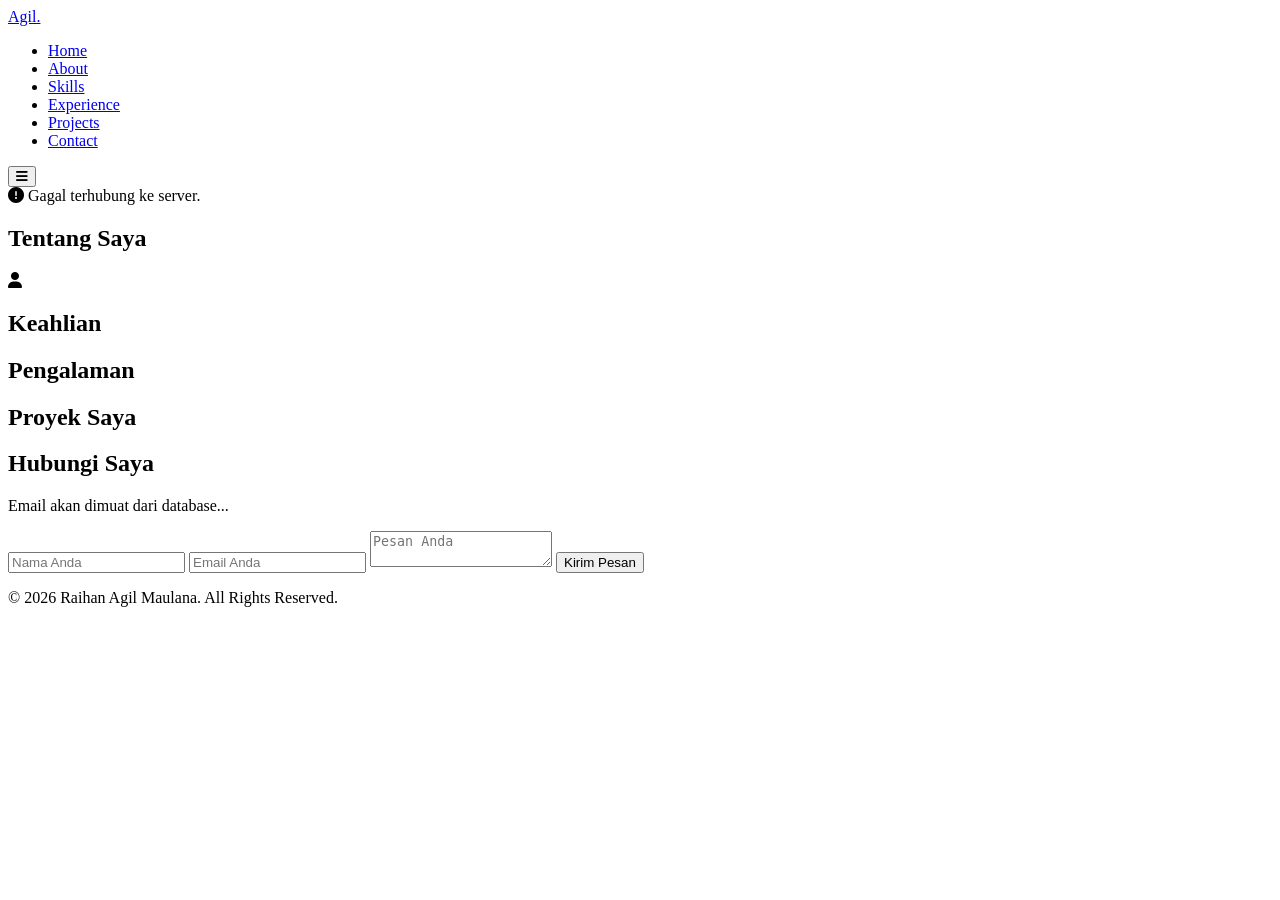
==== porto/index.html @ 223cba6f "Initial commit" ====
<!doctype html>
<html lang="id">

<head>
  <meta charset="UTF-8" />
  <meta name="viewport" content="width=device-width, initial-scale=1.0" />
  <title>Portofolio - Raihan Agil Maulana</title>
  <link rel="stylesheet" href="https://cdnjs.cloudflare.com/ajax/libs/font-awesome/6.4.0/css/all.min.css" />
  <link rel="icon" href="Frontend/utama/assets/img/ logo.png" type="image/x-icon">
  <link rel="stylesheet" href="Frontend/utama/css/style.css" />
</head>

<body>
  <!-- Navbar -->
  <nav id="navbar">
    <a href="Frontend/admin/login.html" class="logo">Agil.</a>
    <ul id="navMenu">
      <li><a href="#home" class="nav-link active">Home</a></li>
      <li><a href="#about" class="nav-link">About</a></li>
      <li><a href="#skills" class="nav-link">Skills</a></li>
      <li><a href="#experience" class="nav-link">Experience</a></li>
      <li><a href="#projects" class="nav-link">Projects</a></li>
      <li><a href="#contact" class="nav-link">Contact</a></li>
    </ul>
    <button class="hamburger" id="hamburger"><i class="fas fa-bars"></i></button>
  </nav>

  <!-- Hero Section -->
  <section class="hero" id="home">
    <div class="hero-content" id="hero-content">
      <div class="loading-skeleton">Memuat profil...</div>
    </div>
  </section>

  <!-- About Section -->
  <section id="about">
    <h2 class="section-title">Tentang Saya</h2>
    <div class="about-content">
      <div class="about-img">
        <img id="profile-photo" src="" alt="Foto Profil" style="display:none; width:100%; border-radius:50%;" />
        <div class="placeholder-img" id="photo-placeholder"><i class="fas fa-user"></i></div>
      </div>
      <div class="about-text" id="about-text">
        <!-- Diisi oleh JS -->
      </div>
    </div>
  </section>

  <!-- Skills Section -->
  <section id="skills" class="bg-white">
    <h2 class="section-title">Keahlian</h2>
    <div class="skills-grid" id="skills-container">
      <!-- Diisi oleh JS -->
    </div>
  </section>

  <!-- Experience Section -->
  <section id="experience">
    <h2 class="section-title">Pengalaman</h2>
    <div class="timeline" id="experience-container">
      <!-- Diisi oleh JS -->
    </div>
  </section>

  <!-- Projects Section (STRUKTUR BARU UNTUK OVERLAY) -->
  <section id="projects" class="bg-white">
    <h2 class="section-title">Proyek Saya</h2>
    <div class="projects-grid" id="projects-container">
      <!-- Template Project Card akan di-render di sini oleh JS -->
    </div>
  </section>

  <!-- Contact Section -->
  <section id="contact">
    <h2 class="section-title">Hubungi Saya</h2>
    <div class="contact-container">
      <p id="contact-email-display">Email akan dimuat dari database...</p>
      <form class="contact-form" id="contactForm">
        <input type="text" id="contactName" placeholder="Nama Anda" required />
        <input type="email" id="contactEmail" placeholder="Email Anda" required />
        <textarea id="contactMessage" placeholder="Pesan Anda" required></textarea>
        <button type="submit" class="btn" id="sendBtn">Kirim Pesan</button>
      </form>
    </div>
  </section>

  <footer>
    <p>&copy; <span id="current-year"></span> Raihan Agil Maulana. All Rights Reserved.</p>
  </footer>

  <!-- Load API Config & Main Script -->
  <script src="Frontend/admin/js/api.js"></script>
  <script src="Frontend/utama/js/script.js"></script>
</body>

</html>
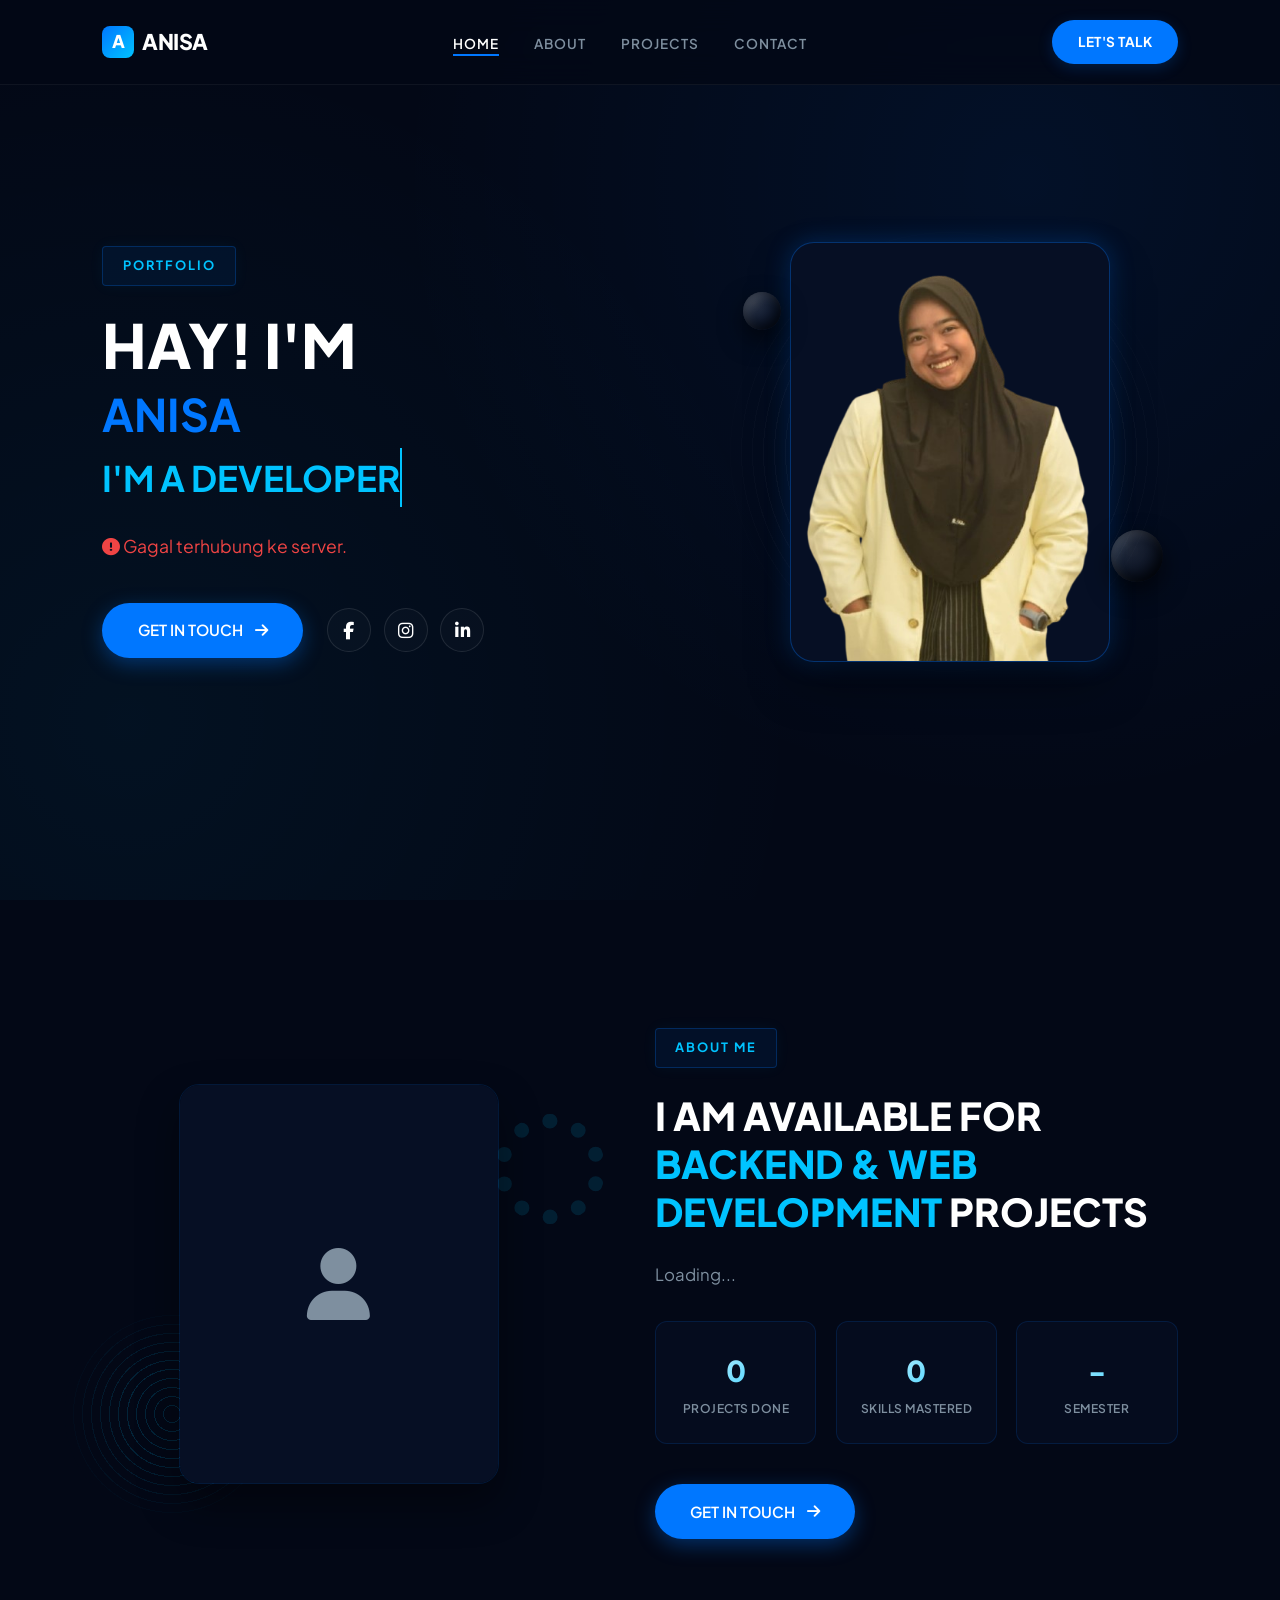
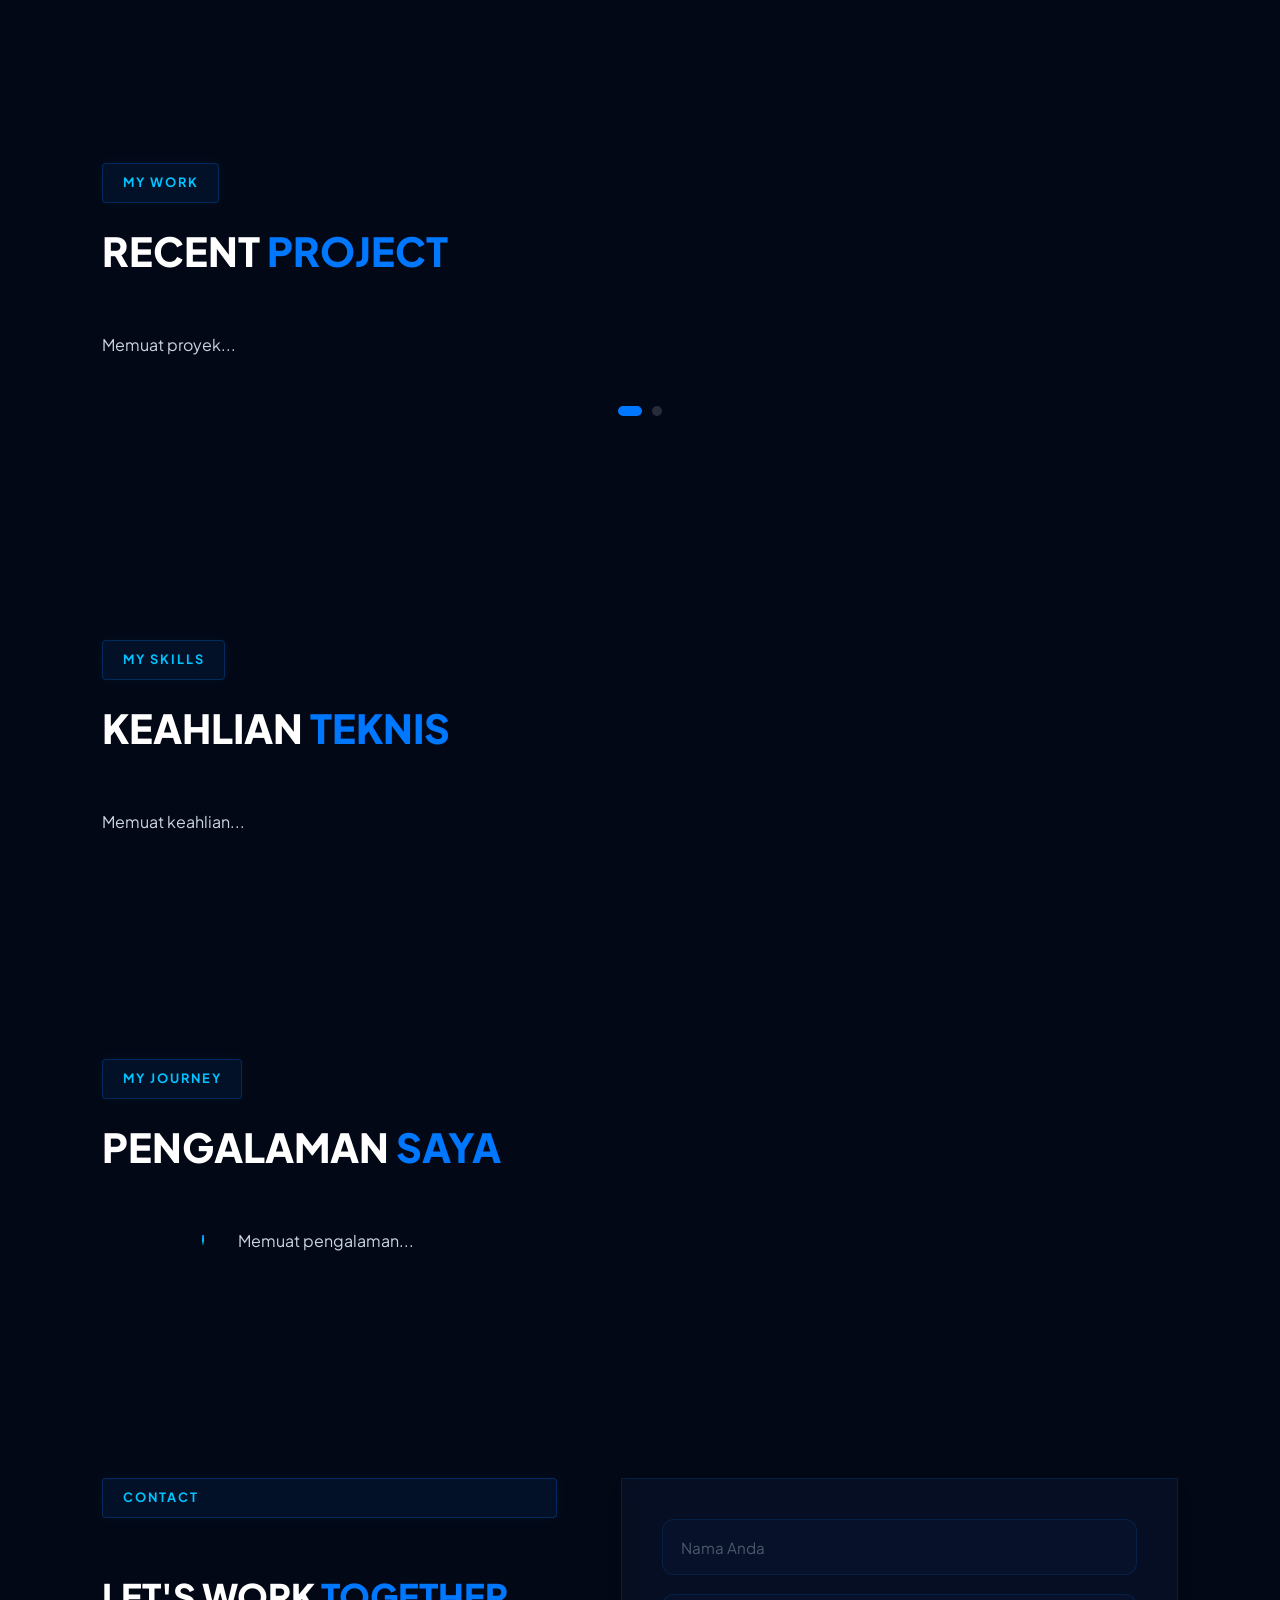
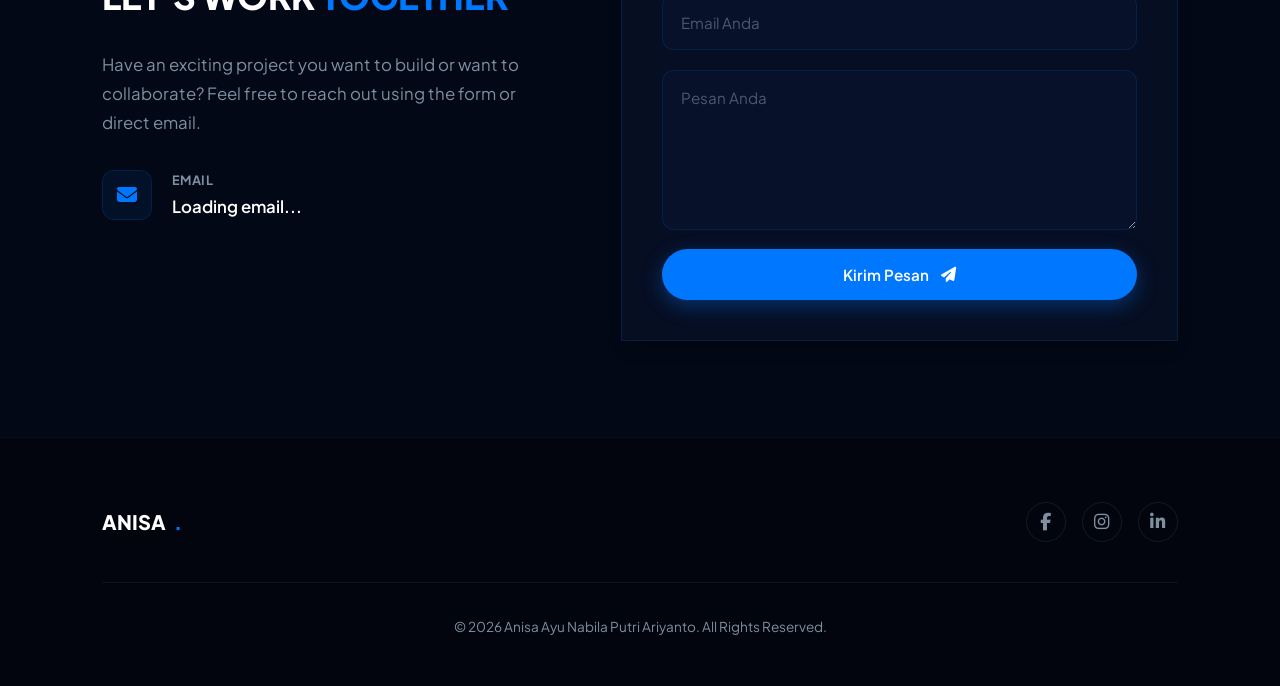
==== commit d6e1b3b9: "restyling" ====
--- a/porto/index.html
+++ b/porto/index.html
@@ -4,88 +4,200 @@
 <head>
   <meta charset="UTF-8" />
   <meta name="viewport" content="width=device-width, initial-scale=1.0" />
-  <title>Portofolio - Raihan Agil Maulana</title>
+  <title>Portofolio - Anisa Ayu Nabila Putri Ariyanto</title>
   <link rel="stylesheet" href="https://cdnjs.cloudflare.com/ajax/libs/font-awesome/6.4.0/css/all.min.css" />
-  <link rel="icon" href="Frontend/utama/assets/img/ logo.png" type="image/x-icon">
+  <link rel="icon" href="Frontend/utama/img/gambar-title.jpeg" type="image/x-icon">
   <link rel="stylesheet" href="Frontend/utama/css/style.css" />
 </head>
 
 <body>
   <!-- Navbar -->
   <nav id="navbar">
-    <a href="Frontend/admin/login.html" class="logo">Agil.</a>
+    <a href="Frontend/admin/login.html" class="logo-container">
+      <div class="logo-icon">A</div>
+      <span class="logo-text">ANISA</span>
+    </a>
     <ul id="navMenu">
       <li><a href="#home" class="nav-link active">Home</a></li>
       <li><a href="#about" class="nav-link">About</a></li>
-      <li><a href="#skills" class="nav-link">Skills</a></li>
-      <li><a href="#experience" class="nav-link">Experience</a></li>
       <li><a href="#projects" class="nav-link">Projects</a></li>
+      <!-- <li><a href="#services" class="nav-link">Services</a></li> -->
       <li><a href="#contact" class="nav-link">Contact</a></li>
     </ul>
+    <a href="#contact" class="btn-talk">Let's Talk</a>
     <button class="hamburger" id="hamburger"><i class="fas fa-bars"></i></button>
   </nav>
 
   <!-- Hero Section -->
   <section class="hero" id="home">
-    <div class="hero-content" id="hero-content">
-      <div class="loading-skeleton">Memuat profil...</div>
+    <div class="container hero-grid">
+      <div class="hero-content">
+        <div class="badge" id="hero-badge">PORTFOLIO</div>
+        <h1 id="hero-title">HAY! I'M <span id="hero-name">ANISA</span></h1>
+        <div class="typing-text" id="hero-typing">I'M A DEVELOPER</div>
+        <p id="hero-desc">Loading profile information...</p>
+        <div class="hero-buttons">
+          <a href="#contact" class="btn-primary">GET IN TOUCH <i class="fas fa-arrow-right"></i></a>
+          <div class="social-links">
+            <a href="#" class="social-icon facebook"><i class="fab fa-facebook-f"></i></a>
+            <a href="#" class="social-icon instagram"><i class="fab fa-instagram"></i></a>
+            <a href="#" class="social-icon linkedin"><i class="fab fa-linkedin-in"></i></a>
+          </div>
+        </div>
+      </div>
+      <div class="hero-image-area">
+        <div class="circle-lines-bg"></div>
+        <div class="hero-image-frame">
+          <img src="Frontend/utama/img/gambar-hero.png" alt="Anisa Ayu" id="hero-avatar" />
+        </div>
+        <div class="sphere sphere-1"></div>
+        <div class="sphere sphere-2"></div>
+      </div>
     </div>
   </section>
 
   <!-- About Section -->
   <section id="about">
-    <h2 class="section-title">Tentang Saya</h2>
-    <div class="about-content">
-      <div class="about-img">
-        <img id="profile-photo" src="" alt="Foto Profil" style="display:none; width:100%; border-radius:50%;" />
-        <div class="placeholder-img" id="photo-placeholder"><i class="fas fa-user"></i></div>
-      </div>
-      <div class="about-text" id="about-text">
-        <!-- Diisi oleh JS -->
-      </div>
-    </div>
-  </section>
+    <div class="container about-grid">
+      <div class="about-img-area">
+        <div class="about-deco-spiral"></div>
+        <div class="about-deco-ring"></div>
+        <div class="about-img-frame">
+          <img id="profile-photo" src="" alt="Foto Profil" style="display:none;" />
+          <div class="placeholder-img" id="photo-placeholder"><i class="fas fa-user"></i></div>
+        </div>
+      </div>
+      <div class="about-text-content">
+        <span class="badge">ABOUT ME</span>
+        <h2 id="about-title">I AM AVAILABLE FOR <br><span>BACKEND & WEB DEVELOPMENT</span> PROJECTS</h2>
+        <div id="about-text">
+          <p>Loading...</p>
+        </div>
+        <div class="about-stats">
+          <div class="stat-card">
+            <div class="stat-num" id="stat-projects">0</div>
+            <div class="stat-label">Projects Done</div>
+          </div>
+          <div class="stat-card">
+            <div class="stat-num" id="stat-skills">0</div>
+            <div class="stat-label">Skills Mastered</div>
+          </div>
+          <div class="stat-card">
+            <div class="stat-num" id="stat-semester">-</div>
+            <div class="stat-label">Semester</div>
+          </div>
+        </div>
+        <a href="#contact" class="btn-primary">GET IN TOUCH <i class="fas fa-arrow-right"></i></a>
+      </div>
+    </div>
+  </section>
+
+  <!-- Projects Section -->
+  <section id="projects">
+    <div class="container">
+      <div class="projects-header-flex">
+        <div>
+          <span class="badge">MY WORK</span>
+          <h2 class="section-title">RECENT <span>PROJECT</span></h2>
+        </div>
+      </div>
+      <div class="projects-grid" id="projects-container">
+        <div class="loading-skeleton">Memuat proyek...</div>
+      </div>
+      <div class="pagination-dots" id="project-dots">
+        <div class="dot active"></div>
+        <div class="dot"></div>
+      </div>
+    </div>
+  </section>
+
+  <!-- Services Section
+  <section id="services">
+    <div class="container">
+      <span class="badge">SERVICES</span>
+      <h2 class="section-title">SERVICES I AM <span>PROVIDING</span></h2>
+      <div class="services-grid" id="services-container">
+        <div class="glass-panel service-card">
+          <div class="service-icon-box"><i class="fas fa-laptop-code"></i></div>
+          <h3>Frontend Development</h3>
+          <p>Creating responsive, modern, and high-performance user interfaces using HTML, CSS, JavaScript, and standard libraries.</p>
+        </div>
+        <div class="glass-panel service-card">
+          <div class="service-icon-box"><i class="fas fa-server"></i></div>
+          <h3>Backend Development</h3>
+          <p>Building secure and scalable APIs, managing databases, and implementing business logic using Python and Flask.</p>
+        </div>
+        <div class="glass-panel service-card">
+          <div class="service-icon-box"><i class="fas fa-database"></i></div>
+          <h3>Database Management</h3>
+          <p>Structuring solid relational databases, optimizing queries, and ensuring data integrity with MySQL.</p>
+        </div>
+      </div>
+    </div>
+  </section> -->
 
   <!-- Skills Section -->
-  <section id="skills" class="bg-white">
-    <h2 class="section-title">Keahlian</h2>
-    <div class="skills-grid" id="skills-container">
-      <!-- Diisi oleh JS -->
+  <section id="skills">
+    <div class="container">
+      <span class="badge">MY SKILLS</span>
+      <h2 class="section-title">KEAHLIAN <span>TEKNIS</span></h2>
+      <div class="skills-grid" id="skills-container">
+        <div class="loading-skeleton">Memuat keahlian...</div>
+      </div>
     </div>
   </section>
 
   <!-- Experience Section -->
   <section id="experience">
-    <h2 class="section-title">Pengalaman</h2>
-    <div class="timeline" id="experience-container">
-      <!-- Diisi oleh JS -->
-    </div>
-  </section>
-
-  <!-- Projects Section (STRUKTUR BARU UNTUK OVERLAY) -->
-  <section id="projects" class="bg-white">
-    <h2 class="section-title">Proyek Saya</h2>
-    <div class="projects-grid" id="projects-container">
-      <!-- Template Project Card akan di-render di sini oleh JS -->
+    <div class="container">
+      <span class="badge">MY JOURNEY</span>
+      <h2 class="section-title">PENGALAMAN <span>SAYA</span></h2>
+      <div class="timeline" id="experience-container">
+        <div class="loading-skeleton">Memuat pengalaman...</div>
+      </div>
     </div>
   </section>
 
   <!-- Contact Section -->
   <section id="contact">
-    <h2 class="section-title">Hubungi Saya</h2>
-    <div class="contact-container">
-      <p id="contact-email-display">Email akan dimuat dari database...</p>
-      <form class="contact-form" id="contactForm">
-        <input type="text" id="contactName" placeholder="Nama Anda" required />
-        <input type="email" id="contactEmail" placeholder="Email Anda" required />
-        <textarea id="contactMessage" placeholder="Pesan Anda" required></textarea>
-        <button type="submit" class="btn" id="sendBtn">Kirim Pesan</button>
-      </form>
+    <div class="container contact-container">
+      <div class="contact-info-panel">
+        <span class="badge">CONTACT</span>
+        <h2>LET'S WORK <span>TOGETHER</span></h2>
+        <p>Have an exciting project you want to build or want to collaborate? Feel free to reach out using the form or direct email.</p>
+        <div class="contact-details">
+          <div class="contact-detail-card">
+            <div class="contact-detail-icon"><i class="fas fa-envelope"></i></div>
+            <div class="contact-detail-text">
+              <h4>Email</h4>
+              <p id="contact-email-display">Loading email...</p>
+            </div>
+          </div>
+        </div>
+      </div>
+      <div class="glass-panel" style="width: 100%;">
+        <form class="contact-form" id="contactForm">
+          <input type="text" id="contactName" placeholder="Nama Anda" required />
+          <input type="email" id="contactEmail" placeholder="Email Anda" required />
+          <textarea id="contactMessage" placeholder="Pesan Anda" required></textarea>
+          <button type="submit" class="btn-primary" id="sendBtn">Kirim Pesan <i class="fas fa-paper-plane"></i></button>
+        </form>
+      </div>
     </div>
   </section>
 
   <footer>
-    <p>&copy; <span id="current-year"></span> Raihan Agil Maulana. All Rights Reserved.</p>
+    <div class="footer-content">
+      <a href="#" class="footer-logo">ANISA<span>.</span></a>
+      <div class="footer-socials">
+        <a href="#"><i class="fab fa-facebook-f"></i></a>
+        <a href="#"><i class="fab fa-instagram"></i></a>
+        <a href="#"><i class="fab fa-linkedin-in"></i></a>
+      </div>
+    </div>
+    <div class="footer-bottom">
+      <p>&copy; <span id="current-year"></span> Anisa Ayu Nabila Putri Ariyanto. All Rights Reserved.</p>
+    </div>
   </footer>
 
   <!-- Load API Config & Main Script -->
--- a/porto/Frontend/utama/css/style.css
+++ b/porto/Frontend/utama/css/style.css
@@ -0,0 +1,1457 @@
+/* ==========================================================================
+   PORTFOLIO DESIGN SYSTEM & CSS
+   Mockup-Match Premium Dark Theme with Neon Blue Accents
+   ========================================================================== */
+
+@import url('https://fonts.googleapis.com/css2?family=Plus+Jakarta+Sans:wght@300;400;500;600;700;800&display=swap');
+
+:root {
+  /* Color Palette */
+  --bg-dark: #030816;
+  --bg-dark-accent: #060f24;
+  --primary: #0077ff;
+  --primary-glow: rgba(0, 119, 255, 0.4);
+  --accent: #00c3ff;
+  --accent-glow: rgba(0, 195, 255, 0.3);
+  --card-bg: rgba(13, 27, 56, 0.4);
+  --card-border: rgba(0, 119, 255, 0.15);
+  
+  /* Text Colors */
+  --text-white: #ffffff;
+  --text-light: #cbd5e1;
+  --text-muted: #7e8f9f;
+  
+  /* Borders & Shadows */
+  --border-color: rgba(255, 255, 255, 0.08);
+  --shadow-sm: 0 4px 6px -1px rgba(0, 0, 0, 0.1), 0 2px 4px -1px rgba(0, 0, 0, 0.06);
+  --shadow-md: 0 10px 15px -3px rgba(0, 0, 0, 0.2), 0 4px 6px -2px rgba(0, 0, 0, 0.05);
+  --shadow-glow: 0 0 25px rgba(0, 119, 255, 0.25);
+  
+  /* Transitions */
+  --transition: all 0.3s cubic-bezier(0.4, 0, 0.2, 1);
+}
+
+/* ==========================================================================
+   RESET & BASE STYLES
+   ========================================================================== */
+* {
+  margin: 0;
+  padding: 0;
+  box-sizing: border-box;
+  font-family: 'Plus Jakarta Sans', -apple-system, BlinkMacSystemFont, "Segoe UI", Roboto, sans-serif;
+}
+
+html {
+  scroll-behavior: smooth;
+  scroll-padding-top: 90px;
+}
+
+body {
+  background-color: var(--bg-dark);
+  color: var(--text-light);
+  line-height: 1.7;
+  font-size: 16px;
+  overflow-x: hidden;
+}
+
+/* Scrollbar Customization */
+::-webkit-scrollbar {
+  width: 8px;
+}
+::-webkit-scrollbar-track {
+  background: var(--bg-dark);
+}
+::-webkit-scrollbar-thumb {
+  background: rgba(0, 119, 255, 0.3);
+  border-radius: 4px;
+}
+::-webkit-scrollbar-thumb:hover {
+  background: var(--primary);
+}
+
+/* ==========================================================================
+   REUSABLE UTILITIES & TYPOGRAPHY
+   ========================================================================== */
+section {
+  padding: 8rem 8% 6rem;
+  position: relative;
+}
+
+.container {
+  max-width: 1200px;
+  margin: 0 auto;
+  width: 100%;
+}
+
+.badge {
+  display: inline-block;
+  padding: 0.5rem 1.2rem;
+  background: rgba(0, 119, 255, 0.08);
+  border: 1px solid rgba(0, 119, 255, 0.25);
+  color: var(--accent);
+  font-size: 0.8rem;
+  font-weight: 700;
+  text-transform: uppercase;
+  letter-spacing: 2px;
+  border-radius: 4px;
+  margin-bottom: 1.5rem;
+  box-shadow: 0 0 15px rgba(0, 195, 255, 0.05);
+}
+
+.section-title {
+  font-size: 2.5rem;
+  font-weight: 800;
+  color: var(--text-white);
+  margin-bottom: 3.5rem;
+  line-height: 1.2;
+}
+
+.section-title span {
+  color: var(--primary);
+}
+
+/* Buttons */
+.btn-primary {
+  display: inline-flex;
+  align-items: center;
+  gap: 0.75rem;
+  padding: 0.9rem 2.2rem;
+  background: var(--primary);
+  color: var(--text-white);
+  text-decoration: none;
+  font-weight: 600;
+  border-radius: 50px;
+  font-size: 0.95rem;
+  border: none;
+  cursor: pointer;
+  box-shadow: 0 6px 20px rgba(0, 119, 255, 0.35);
+  transition: var(--transition);
+}
+
+.btn-primary:hover {
+  background: #0066dd;
+  transform: translateY(-3px);
+  box-shadow: 0 10px 25px rgba(0, 119, 255, 0.5);
+}
+
+.btn-primary i {
+  transition: transform 0.2s ease;
+}
+
+.btn-primary:hover i {
+  transform: translateX(4px);
+}
+
+.btn-outline {
+  display: inline-flex;
+  align-items: center;
+  gap: 0.75rem;
+  padding: 0.9rem 2.2rem;
+  background: transparent;
+  color: var(--text-white);
+  text-decoration: none;
+  font-weight: 600;
+  border-radius: 50px;
+  font-size: 0.95rem;
+  border: 1px solid rgba(255, 255, 255, 0.2);
+  cursor: pointer;
+  transition: var(--transition);
+}
+
+.btn-outline:hover {
+  background: rgba(255, 255, 255, 0.05);
+  border-color: var(--text-white);
+  transform: translateY(-3px);
+}
+
+/* Glassmorphism Panel */
+.glass-panel {
+  background: var(--card-bg);
+  border: 1px solid var(--card-border);
+  backdrop-filter: blur(12px);
+  -webkit-backdrop-filter: blur(12px);
+  border-radius: var(--border-radius);
+  padding: 2.5rem;
+  box-shadow: var(--shadow-md);
+}
+
+/* ==========================================================================
+   NAVIGATION BAR
+   ========================================================================== */
+nav {
+  position: fixed;
+  top: 0;
+  width: 100%;
+  background: rgba(3, 8, 22, 0.8);
+  backdrop-filter: blur(16px);
+  -webkit-backdrop-filter: blur(16px);
+  z-index: 1000;
+  padding: 1.25rem 8%;
+  display: flex;
+  justify-content: space-between;
+  align-items: center;
+  border-bottom: 1px solid rgba(255, 255, 255, 0.05);
+  transition: var(--transition);
+}
+
+nav.scrolled {
+  padding: 0.95rem 8%;
+  background: rgba(3, 8, 22, 0.92);
+  box-shadow: 0 10px 30px rgba(0, 0, 0, 0.3);
+  border-bottom: 1px solid rgba(0, 119, 255, 0.1);
+}
+
+nav .logo-container {
+  display: flex;
+  align-items: center;
+  gap: 0.5rem;
+  text-decoration: none;
+}
+
+nav .logo-icon {
+  width: 32px;
+  height: 32px;
+  background: linear-gradient(135deg, var(--primary), var(--accent));
+  border-radius: 8px;
+  display: flex;
+  align-items: center;
+  justify-content: center;
+  color: var(--text-white);
+  font-weight: 800;
+  font-size: 1.1rem;
+}
+
+nav .logo-text {
+  font-size: 1.35rem;
+  font-weight: 800;
+  color: var(--text-white);
+  letter-spacing: -0.5px;
+  text-transform: uppercase;
+}
+
+nav ul {
+  display: flex;
+  list-style: none;
+  gap: 2.2rem;
+}
+
+nav ul li a {
+  text-decoration: none;
+  color: var(--text-muted);
+  font-weight: 600;
+  font-size: 0.85rem;
+  text-transform: uppercase;
+  letter-spacing: 1px;
+  transition: var(--transition);
+  position: relative;
+  padding: 0.3rem 0;
+}
+
+nav ul li a:hover,
+nav ul li a.active {
+  color: var(--text-white);
+}
+
+nav ul li a::after {
+  content: "";
+  position: absolute;
+  bottom: 0;
+  left: 0;
+  width: 0;
+  height: 2px;
+  background: var(--primary);
+  transition: var(--transition);
+}
+
+nav ul li a:hover::after,
+nav ul li a.active::after {
+  width: 100%;
+}
+
+.btn-talk {
+  padding: 0.65rem 1.6rem;
+  background: var(--primary);
+  color: var(--text-white);
+  text-decoration: none;
+  border-radius: 50px;
+  font-weight: 700;
+  font-size: 0.85rem;
+  text-transform: uppercase;
+  letter-spacing: 0.5px;
+  transition: var(--transition);
+  border: none;
+  box-shadow: 0 4px 15px rgba(0, 119, 255, 0.2);
+}
+
+.btn-talk:hover {
+  background: #0066dd;
+  transform: scale(1.05);
+  box-shadow: 0 6px 20px rgba(0, 119, 255, 0.4);
+}
+
+.hamburger {
+  display: none;
+  background: none;
+  border: none;
+  font-size: 1.5rem;
+  color: var(--text-white);
+  cursor: pointer;
+}
+
+/* ==========================================================================
+   HERO SECTION
+   ========================================================================== */
+.hero {
+  min-height: 100vh;
+  display: flex;
+  align-items: center;
+  padding-top: 100px;
+  background: radial-gradient(circle at 80% 20%, rgba(0, 119, 255, 0.08) 0%, transparent 50%),
+              radial-gradient(circle at 10% 80%, rgba(0, 195, 255, 0.05) 0%, transparent 50%);
+}
+
+.hero-grid {
+  display: grid;
+  grid-template-columns: 1.1fr 0.9fr;
+  gap: 4rem;
+  align-items: center;
+}
+
+/* Left Content */
+.hero-content {
+  display: flex;
+  flex-direction: column;
+  align-items: flex-start;
+}
+
+.hero-content h1 {
+  font-size: 3.8rem;
+  font-weight: 800;
+  line-height: 1.15;
+  color: var(--text-white);
+  margin-bottom: 0.5rem;
+}
+
+.hero-content h1 span {
+  display: block;
+  font-size: 2.8rem;
+  font-weight: 700;
+  color: var(--primary);
+  margin-top: 0.5rem;
+}
+
+.hero-content .typing-text {
+  font-size: 2.2rem;
+  font-weight: 700;
+  color: var(--accent);
+  margin-bottom: 1.5rem;
+  min-height: 50px;
+  border-right: 2px solid var(--accent);
+  white-space: nowrap;
+  animation: blink 0.75s step-end infinite;
+}
+
+.hero-content p {
+  color: var(--text-muted);
+  font-size: 1.1rem;
+  max-width: 540px;
+  margin-bottom: 2.5rem;
+  line-height: 1.8;
+}
+
+.hero-buttons {
+  display: flex;
+  align-items: center;
+  gap: 1.5rem;
+}
+
+.social-links {
+  display: flex;
+  gap: 0.8rem;
+}
+
+.social-icon {
+  width: 44px;
+  height: 44px;
+  border-radius: 50%;
+  border: 1px solid rgba(255, 255, 255, 0.1);
+  display: flex;
+  align-items: center;
+  justify-content: center;
+  color: var(--text-white);
+  text-decoration: none;
+  font-size: 1.1rem;
+  transition: var(--transition);
+  background: rgba(255, 255, 255, 0.02);
+}
+
+.social-icon:hover {
+  transform: translateY(-3px);
+  color: var(--text-white);
+}
+
+.social-icon.facebook:hover {
+  background: #3b5998;
+  border-color: #3b5998;
+  box-shadow: 0 0 15px rgba(59, 89, 152, 0.4);
+}
+
+.social-icon.instagram:hover {
+  background: linear-gradient(45deg, #f09433 0%, #e6683c 25%, #dc2743 50%, #cc2366 75%, #bc1888 100%);
+  border-color: transparent;
+  box-shadow: 0 0 15px rgba(220, 39, 67, 0.4);
+}
+
+.social-icon.linkedin:hover {
+  background: #0077b5;
+  border-color: #0077b5;
+  box-shadow: 0 0 15px rgba(0, 119, 181, 0.4);
+}
+
+/* Right Content (Image Shape Layout) */
+.hero-image-area {
+  position: relative;
+  display: flex;
+  justify-content: center;
+  align-items: center;
+  height: 500px;
+}
+
+/* Decorative Line Pattern (Behind Photo) */
+.circle-lines-bg {
+  position: absolute;
+  width: 480px;
+  height: 480px;
+  pointer-events: none;
+  z-index: 1;
+  background-image: repeating-radial-gradient(
+    circle,
+    transparent,
+    transparent 10px,
+    rgba(255, 255, 255, 0.05) 10px,
+    rgba(255, 255, 255, 0.05) 11px
+  );
+  border-radius: 50%;
+  mask-image: radial-gradient(circle, black 40%, transparent 70%);
+  -webkit-mask-image: radial-gradient(circle, black 40%, transparent 70%);
+}
+
+/* Masked Frame for Image */
+.hero-image-frame {
+  position: relative;
+  width: 320px;
+  height: 420px;
+  border-radius: 24px;
+  overflow: hidden;
+  z-index: 2;
+  box-shadow: 0 25px 50px -12px rgba(0, 0, 0, 0.5), var(--shadow-glow);
+  border: 1.5px solid rgba(0, 119, 255, 0.35);
+  background: var(--bg-dark-accent);
+}
+
+.hero-image-frame img {
+  width: 100%;
+  height: 100%;
+  object-fit: cover;
+  display: block;
+}
+
+/* 3D Glass spheres */
+.sphere {
+  position: absolute;
+  border-radius: 50%;
+  z-index: 3;
+  pointer-events: none;
+  box-shadow: inset -5px -5px 15px rgba(0, 0, 0, 0.8),
+              inset 5px 5px 10px rgba(255, 255, 255, 0.15),
+              0 10px 25px rgba(0, 0, 0, 0.6);
+  animation: float 6s ease-in-out infinite;
+}
+
+.sphere-1 {
+  width: 38px;
+  height: 38px;
+  background: radial-gradient(circle at 30% 30%, rgba(255, 255, 255, 0.15) 0%, rgba(13, 27, 56, 0.95) 70%);
+  top: 90px;
+  left: 20px;
+  animation-delay: 0s;
+}
+
+.sphere-2 {
+  width: 52px;
+  height: 52px;
+  background: radial-gradient(circle at 30% 30%, rgba(255, 255, 255, 0.12) 0%, rgba(8, 17, 36, 0.98) 75%);
+  bottom: 120px;
+  right: 15px;
+  animation-delay: 2s;
+}
+
+/* ==========================================================================
+   LOGOIPSUM BANNER
+   ========================================================================== */
+.client-logos-section {
+  padding: 2.2rem 8%;
+  background: var(--bg-dark-accent);
+  border-top: 1px solid rgba(255, 255, 255, 0.03);
+  border-bottom: 1px solid rgba(255, 255, 255, 0.03);
+}
+
+.logoipsum-flex {
+  display: flex;
+  justify-content: space-between;
+  align-items: center;
+  flex-wrap: wrap;
+  gap: 2rem;
+  max-width: 1200px;
+  margin: 0 auto;
+}
+
+.logoipsum-item {
+  display: flex;
+  align-items: center;
+  gap: 0.5rem;
+  opacity: 0.45;
+  transition: var(--transition);
+  color: var(--text-white);
+  text-decoration: none;
+}
+
+.logoipsum-item:hover {
+  opacity: 0.95;
+  transform: scale(1.05);
+}
+
+.logoipsum-item svg {
+  height: 24px;
+  fill: currentColor;
+}
+
+/* ==========================================================================
+   ABOUT US SECTION
+   ========================================================================== */
+.about-grid {
+  display: grid;
+  grid-template-columns: 0.95fr 1.05fr;
+  gap: 5rem;
+  align-items: center;
+}
+
+/* Image Container */
+.about-img-area {
+  position: relative;
+  display: flex;
+  justify-content: center;
+  align-items: center;
+}
+
+.about-img-frame {
+  position: relative;
+  width: 320px;
+  height: 400px;
+  border-radius: 20px;
+  overflow: hidden;
+  z-index: 2;
+  border: 1px solid var(--card-border);
+  box-shadow: 0 20px 40px rgba(0, 0, 0, 0.4);
+}
+
+.about-img-frame img {
+  width: 100%;
+  height: 100%;
+  object-fit: cover;
+  display: block;
+}
+
+.about-img-frame .placeholder-img {
+  width: 100%;
+  height: 100%;
+  background: var(--bg-dark-accent);
+  display: flex;
+  align-items: center;
+  justify-content: center;
+  font-size: 4.5rem;
+  color: var(--text-muted);
+}
+
+/* Decorative fingerprint wave */
+.about-deco-spiral {
+  position: absolute;
+  bottom: -40px;
+  left: -40px;
+  width: 220px;
+  height: 220px;
+  z-index: 1;
+  pointer-events: none;
+  opacity: 0.85;
+  background-image: repeating-radial-gradient(
+    circle at center,
+    transparent,
+    transparent 8px,
+    var(--accent) 8px,
+    var(--accent) 9px
+  );
+  mask-image: radial-gradient(circle, black 30%, transparent 70%);
+  -webkit-mask-image: radial-gradient(circle, black 30%, transparent 70%);
+  opacity: 0.15;
+}
+
+/* Dotted ring outline on right side */
+.about-deco-ring {
+  position: absolute;
+  top: 30px;
+  right: -30px;
+  width: 110px;
+  height: 110px;
+  border: 15px dotted rgba(0, 195, 255, 0.12);
+  border-radius: 50%;
+  z-index: 1;
+  pointer-events: none;
+}
+
+/* About Text & Stats */
+.about-text-content h2 {
+  font-size: 2.4rem;
+  font-weight: 800;
+  line-height: 1.25;
+  color: var(--text-white);
+  margin-bottom: 1.5rem;
+}
+
+.about-text-content h2 span {
+  color: var(--accent);
+}
+
+.about-text-content p {
+  color: var(--text-muted);
+  font-size: 1.05rem;
+  margin-bottom: 2rem;
+  line-height: 1.75;
+}
+
+.about-stats {
+  display: grid;
+  grid-template-columns: repeat(3, 1fr);
+  gap: 1.2rem;
+  margin-bottom: 2.5rem;
+}
+
+.stat-card {
+  background: rgba(13, 27, 56, 0.25);
+  border: 1px solid var(--card-border);
+  padding: 1.5rem 1rem;
+  border-radius: 12px;
+  text-align: center;
+  transition: var(--transition);
+}
+
+.stat-card:hover {
+  border-color: var(--primary);
+  background: rgba(13, 27, 56, 0.4);
+  transform: translateY(-3px);
+}
+
+.stat-num {
+  font-size: 1.8rem;
+  font-weight: 800;
+  color: var(--text-white);
+  margin-bottom: 0.25rem;
+  background: linear-gradient(135deg, var(--text-white), var(--accent));
+  -webkit-background-clip: text;
+  -webkit-text-fill-color: transparent;
+}
+
+.stat-label {
+  font-size: 0.75rem;
+  color: var(--text-muted);
+  font-weight: 600;
+  text-transform: uppercase;
+  letter-spacing: 0.5px;
+}
+
+/* ==========================================================================
+   RECENT PROJECTS SECTION (White/Light Cards to match Mockup)
+   ========================================================================== */
+.projects-header-flex {
+  display: flex;
+  justify-content: space-between;
+  align-items: flex-end;
+  margin-bottom: 3.5rem;
+}
+
+.projects-header-flex .section-title {
+  margin-bottom: 0;
+}
+
+.projects-grid {
+  display: grid;
+  grid-template-columns: repeat(auto-fit, minmax(340px, 1fr));
+  gap: 2.2rem;
+  margin-bottom: 3rem;
+}
+
+/* Light Card Style */
+.project-card {
+  background: #ffffff;
+  border-radius: 20px;
+  overflow: hidden;
+  box-shadow: 0 10px 30px rgba(0, 0, 0, 0.15);
+  transition: var(--transition);
+  display: flex;
+  flex-direction: column;
+  border: 4px solid #ffffff;
+}
+
+.project-card:hover {
+  transform: translateY(-8px);
+  box-shadow: 0 20px 40px rgba(0, 119, 255, 0.25);
+  border-color: var(--primary);
+}
+
+.project-img-wrapper {
+  position: relative;
+  height: 240px;
+  width: 100%;
+  overflow: hidden;
+  background: #f1f5f9;
+}
+
+.project-img {
+  width: 100%;
+  height: 100%;
+  object-fit: cover;
+  transition: transform 0.6s cubic-bezier(0.4, 0, 0.2, 1);
+}
+
+.project-card:hover .project-img {
+  transform: scale(1.06);
+}
+
+.project-info-block {
+  padding: 1.5rem 1.8rem;
+  background: #ffffff;
+  display: flex;
+  justify-content: space-between;
+  align-items: center;
+  border-top: 1px solid #f1f5f9;
+}
+
+.project-meta {
+  display: flex;
+  flex-direction: column;
+  gap: 0.25rem;
+}
+
+.project-card-title {
+  color: #0f172a;
+  font-size: 1.25rem;
+  font-weight: 800;
+  margin: 0;
+}
+
+.project-card-category {
+  color: #64748b;
+  font-size: 0.85rem;
+  font-weight: 600;
+}
+
+.project-circle-btn {
+  width: 44px;
+  height: 44px;
+  border-radius: 50%;
+  background: var(--primary);
+  display: flex;
+  align-items: center;
+  justify-content: center;
+  color: var(--text-white);
+  font-size: 1rem;
+  text-decoration: none;
+  transition: var(--transition);
+  box-shadow: 0 4px 10px rgba(0, 119, 255, 0.2);
+}
+
+.project-circle-btn:hover {
+  background: #0055cc;
+  transform: scale(1.1);
+}
+
+/* Pagination Dots */
+.pagination-dots {
+  display: flex;
+  justify-content: center;
+  gap: 0.6rem;
+  margin-top: 1.5rem;
+}
+
+.dot {
+  width: 10px;
+  height: 10px;
+  border-radius: 50%;
+  background: rgba(255, 255, 255, 0.15);
+  cursor: pointer;
+  transition: var(--transition);
+}
+
+.dot.active {
+  background: var(--primary);
+  width: 24px;
+  border-radius: 10px;
+}
+
+/* ==========================================================================
+   SERVICES SECTION
+   ========================================================================== */
+.services-grid {
+  display: grid;
+  grid-template-columns: repeat(auto-fit, minmax(260px, 1fr));
+  gap: 2rem;
+}
+
+.service-card {
+  transition: var(--transition);
+}
+
+.service-card:hover {
+  transform: translateY(-8px);
+  border-color: var(--accent);
+  box-shadow: 0 12px 30px rgba(0, 195, 255, 0.15);
+}
+
+.service-icon-box {
+  width: 60px;
+  height: 60px;
+  border-radius: 14px;
+  background: rgba(0, 195, 255, 0.08);
+  border: 1px solid rgba(0, 195, 255, 0.2);
+  display: flex;
+  align-items: center;
+  justify-content: center;
+  color: var(--accent);
+  font-size: 1.6rem;
+  margin-bottom: 1.8rem;
+  box-shadow: 0 0 15px rgba(0, 195, 255, 0.1);
+  transition: var(--transition);
+}
+
+.service-card:hover .service-icon-box {
+  background: var(--accent);
+  color: var(--bg-dark);
+  box-shadow: 0 0 20px var(--accent-glow);
+}
+
+.service-card h3 {
+  font-size: 1.35rem;
+  font-weight: 700;
+  color: var(--text-white);
+  margin-bottom: 0.8rem;
+}
+
+.service-card p {
+  color: var(--text-muted);
+  font-size: 0.95rem;
+  line-height: 1.65;
+}
+
+/* ==========================================================================
+   SKILLS SECTION (Keahlian)
+   ========================================================================== */
+.skills-grid {
+  display: grid;
+  grid-template-columns: repeat(auto-fill, minmax(160px, 1fr));
+  gap: 1.5rem;
+}
+
+.skill-card {
+  background: var(--card-bg);
+  border: 1px solid var(--card-border);
+  border-radius: var(--border-radius);
+  padding: 2.2rem 1.5rem;
+  text-align: center;
+  transition: var(--transition);
+  backdrop-filter: blur(8px);
+}
+
+.skill-card:hover {
+  transform: translateY(-6px);
+  border-color: var(--primary);
+  box-shadow: 0 8px 25px var(--primary-glow);
+  background: rgba(13, 27, 56, 0.55);
+}
+
+.skill-card i {
+  font-size: 2.8rem;
+  color: var(--primary);
+  margin-bottom: 1.2rem;
+  display: block;
+  transition: var(--transition);
+}
+
+.skill-card:hover i {
+  color: var(--accent);
+  transform: scale(1.1);
+}
+
+.skill-card h4 {
+  font-size: 1rem;
+  font-weight: 700;
+  color: var(--text-white);
+}
+
+/* ==========================================================================
+   EXPERIENCE SECTION (Pengalaman)
+   ========================================================================== */
+.timeline {
+  position: relative;
+  max-width: 900px;
+  margin: 0 auto;
+  padding-left: 3rem;
+}
+
+.timeline::before {
+  content: "";
+  position: absolute;
+  left: 12px;
+  top: 8px;
+  width: 2px;
+  height: calc(100% - 16px);
+  background: linear-gradient(to bottom, var(--primary), var(--accent), transparent);
+}
+
+.timeline-item {
+  position: relative;
+  padding-bottom: 3.5rem;
+}
+
+.timeline-item:last-child {
+  padding-bottom: 0;
+}
+
+.timeline-dot {
+  position: absolute;
+  left: -3rem;
+  top: 6px;
+  width: 26px;
+  height: 26px;
+  border-radius: 50%;
+  background: var(--bg-dark);
+  border: 3px solid var(--primary);
+  box-shadow: 0 0 10px var(--primary);
+  display: flex;
+  align-items: center;
+  justify-content: center;
+  z-index: 2;
+}
+
+.timeline-item:hover .timeline-dot {
+  border-color: var(--accent);
+  box-shadow: 0 0 15px var(--accent);
+}
+
+.timeline-content {
+  transition: var(--transition);
+}
+
+.timeline-content:hover {
+  transform: translateX(8px);
+  border-color: var(--primary);
+  box-shadow: 0 8px 25px rgba(0, 119, 255, 0.15);
+}
+
+.timeline-date {
+  display: inline-block;
+  background: rgba(0, 119, 255, 0.12);
+  color: var(--accent);
+  padding: 0.4rem 1.1rem;
+  border-radius: 30px;
+  font-size: 0.8rem;
+  font-weight: 700;
+  margin-bottom: 0.8rem;
+  border: 1px solid rgba(0, 195, 255, 0.15);
+}
+
+.timeline-content h3 {
+  font-size: 1.4rem;
+  font-weight: 800;
+  color: var(--text-white);
+  margin-bottom: 0.3rem;
+}
+
+.timeline-content h4 {
+  color: var(--primary);
+  font-size: 1.05rem;
+  font-weight: 600;
+  margin-bottom: 1.2rem;
+}
+
+.timeline-content p {
+  color: var(--text-muted);
+  font-size: 0.98rem;
+  line-height: 1.7;
+}
+
+/* ==========================================================================
+   CONTACT SECTION (Hubungi Saya)
+   ========================================================================== */
+.contact-container {
+  display: grid;
+  grid-template-columns: 0.9fr 1.1fr;
+  gap: 4rem;
+  align-items: flex-start;
+  max-width: 1100px;
+  margin: 0 auto;
+}
+
+.contact-info-panel {
+  display: flex;
+  flex-direction: column;
+  gap: 2rem;
+}
+
+.contact-info-panel h2 {
+  font-size: 2.2rem;
+  font-weight: 800;
+  color: var(--text-white);
+  line-height: 1.25;
+}
+
+.contact-info-panel h2 span {
+  color: var(--primary);
+}
+
+.contact-info-panel p {
+  color: var(--text-muted);
+  font-size: 1.05rem;
+  line-height: 1.75;
+}
+
+.contact-details {
+  display: flex;
+  flex-direction: column;
+  gap: 1.5rem;
+}
+
+.contact-detail-card {
+  display: flex;
+  align-items: center;
+  gap: 1.2rem;
+}
+
+.contact-detail-icon {
+  width: 50px;
+  height: 50px;
+  border-radius: 12px;
+  background: rgba(0, 119, 255, 0.08);
+  border: 1px solid rgba(0, 119, 255, 0.15);
+  display: flex;
+  align-items: center;
+  justify-content: center;
+  color: var(--primary);
+  font-size: 1.25rem;
+}
+
+.contact-detail-text h4 {
+  font-size: 0.8rem;
+  color: var(--text-muted);
+  text-transform: uppercase;
+  letter-spacing: 0.5px;
+}
+
+.contact-detail-text p {
+  font-size: 1.05rem;
+  color: var(--text-white);
+  margin-bottom: 0;
+  font-weight: 600;
+}
+
+/* Contact Form */
+.contact-form {
+  display: flex;
+  flex-direction: column;
+  gap: 1.2rem;
+}
+
+.contact-form input,
+.contact-form textarea {
+  width: 100%;
+  padding: 1.1rem;
+  background: rgba(13, 27, 56, 0.3);
+  border: 1px solid var(--card-border);
+  border-radius: 12px;
+  color: var(--text-white);
+  font-size: 0.95rem;
+  outline: none;
+  transition: var(--transition);
+}
+
+.contact-form input::placeholder,
+.contact-form textarea::placeholder {
+  color: #4b5a6c;
+}
+
+.contact-form input:focus,
+.contact-form textarea:focus {
+  border-color: var(--primary);
+  box-shadow: 0 0 15px rgba(0, 119, 255, 0.2);
+  background: rgba(13, 27, 56, 0.45);
+}
+
+.contact-form textarea {
+  min-height: 160px;
+  resize: vertical;
+}
+
+.contact-form .btn-primary {
+  align-self: flex-start;
+  width: 100%;
+  justify-content: center;
+  padding: 1rem 2rem;
+}
+
+/* ==========================================================================
+   FOOTER
+   ========================================================================== */
+footer {
+  background: #02050e;
+  padding: 4rem 8% 3rem;
+  border-top: 1px solid rgba(255, 255, 255, 0.03);
+}
+
+.footer-content {
+  display: flex;
+  justify-content: space-between;
+  align-items: center;
+  flex-wrap: wrap;
+  gap: 2rem;
+  max-width: 1200px;
+  margin: 0 auto;
+  padding-bottom: 2.5rem;
+  border-bottom: 1px solid rgba(255, 255, 255, 0.05);
+}
+
+.footer-logo {
+  display: flex;
+  align-items: center;
+  gap: 0.5rem;
+  text-decoration: none;
+  color: var(--text-white);
+  font-weight: 800;
+  font-size: 1.25rem;
+  text-transform: uppercase;
+}
+
+.footer-logo span {
+  color: var(--primary);
+}
+
+.footer-socials {
+  display: flex;
+  gap: 1rem;
+}
+
+.footer-socials a {
+  width: 40px;
+  height: 40px;
+  border-radius: 50%;
+  border: 1px solid rgba(255, 255, 255, 0.08);
+  display: flex;
+  align-items: center;
+  justify-content: center;
+  color: var(--text-muted);
+  text-decoration: none;
+  font-size: 1.1rem;
+  transition: var(--transition);
+}
+
+.footer-socials a:hover {
+  color: var(--text-white);
+  border-color: var(--primary);
+  background: var(--primary);
+  transform: translateY(-3px);
+  box-shadow: 0 5px 15px rgba(0, 119, 255, 0.3);
+}
+
+.footer-bottom {
+  text-align: center;
+  padding-top: 2rem;
+}
+
+.footer-bottom p {
+  color: var(--text-muted);
+  font-size: 0.85rem;
+}
+
+/* ==========================================================================
+   ANIMATIONS
+   ========================================================================== */
+@keyframes blink {
+  from, to { border-color: transparent }
+  50% { border-color: var(--accent) }
+}
+
+@keyframes float {
+  0% { transform: translateY(0px) rotate(0deg); }
+  50% { transform: translateY(-15px) rotate(10deg); }
+  100% { transform: translateY(0px) rotate(0deg); }
+}
+
+/* ==========================================================================
+   RESPONSIVE DESIGN (Media Queries)
+   ========================================================================== */
+
+/* Laptop & Tablet landscape */
+@media (max-width: 1024px) {
+  section {
+    padding: 6rem 6% 4rem;
+  }
+  
+  nav {
+    padding: 1.25rem 6%;
+  }
+  
+  .hero-content h1 {
+    font-size: 3rem;
+  }
+  
+  .hero-content h1 span {
+    font-size: 2.2rem;
+  }
+  
+  .hero-content .typing-text {
+    font-size: 1.8rem;
+  }
+  
+  .hero-image-area {
+    height: 400px;
+  }
+  
+  .circle-lines-bg {
+    width: 380px;
+    height: 380px;
+  }
+  
+  .hero-image-frame {
+    width: 250px;
+    height: 350px;
+  }
+  
+  .about-grid {
+    gap: 3rem;
+  }
+  
+  .about-text-content h2 {
+    font-size: 2rem;
+  }
+  
+  .about-img-frame {
+    width: 260px;
+    height: 340px;
+  }
+  
+  .projects-grid {
+    grid-template-columns: repeat(auto-fit, minmax(290px, 1fr));
+  }
+}
+
+/* Tablet portrait & Mobile */
+@media (max-width: 768px) {
+  nav ul {
+    position: fixed;
+    top: 73px;
+    right: -100%;
+    width: 250px;
+    height: calc(100vh - 73px);
+    background: rgba(3, 8, 22, 0.95);
+    backdrop-filter: blur(20px);
+    -webkit-backdrop-filter: blur(20px);
+    flex-direction: column;
+    padding: 3rem 2rem;
+    box-shadow: -10px 0 30px rgba(0, 0, 0, 0.5);
+    transition: right 0.35s cubic-bezier(0.4, 0, 0.2, 1);
+    gap: 2rem;
+    border-left: 1px solid rgba(255, 255, 255, 0.05);
+  }
+  
+  nav ul.active {
+    right: 0;
+  }
+  
+  nav .btn-talk {
+    display: none; /* Hide in navbar on mobile */
+  }
+  
+  .hamburger {
+    display: block;
+  }
+  
+  .hero-grid {
+    grid-template-columns: 1fr;
+    gap: 3rem;
+    text-align: center;
+  }
+  
+  .hero-content {
+    align-items: center;
+  }
+  
+  .hero-content p {
+    margin: 0 auto 2rem;
+  }
+  
+  .hero-image-area {
+    order: -1; /* Image at the top on mobile */
+    height: 360px;
+  }
+  
+  .circle-lines-bg {
+    width: 320px;
+    height: 320px;
+  }
+  
+  .hero-image-frame {
+    width: 220px;
+    height: 300px;
+  }
+  
+  .logoipsum-flex {
+    justify-content: center;
+    gap: 1.5rem;
+  }
+  
+  .about-grid {
+    grid-template-columns: 1fr;
+    gap: 4rem;
+    text-align: center;
+  }
+  
+  .about-img-area {
+    height: 340px;
+  }
+  
+  .about-deco-spiral {
+    left: 20%;
+    bottom: -20px;
+  }
+  
+  .about-deco-ring {
+    right: 20%;
+  }
+  
+  .about-stats {
+    gap: 0.8rem;
+  }
+  
+  .contact-container {
+    grid-template-columns: 1fr;
+    gap: 3rem;
+  }
+  
+  .contact-info-panel {
+    text-align: center;
+  }
+  
+  .contact-details {
+    align-items: center;
+  }
+  
+  .contact-form .btn-primary {
+    align-self: stretch;
+  }
+  
+  .footer-content {
+    flex-direction: column;
+    text-align: center;
+  }
+}
+
+/* Mobile Small */
+@media (max-width: 480px) {
+  section {
+    padding: 5rem 5% 3rem;
+  }
+  
+  .hero-content h1 {
+    font-size: 2.3rem;
+  }
+  
+  .hero-content h1 span {
+    font-size: 1.8rem;
+  }
+  
+  .hero-content .typing-text {
+    font-size: 1.4rem;
+  }
+  
+  .hero-buttons {
+    flex-direction: column;
+    width: 100%;
+    gap: 1rem;
+  }
+  
+  .btn-primary, .btn-outline {
+    width: 100%;
+    justify-content: center;
+  }
+  
+  .about-stats {
+    grid-template-columns: 1fr;
+    gap: 1rem;
+  }
+  
+  .stat-card {
+    padding: 1.2rem;
+  }
+  
+  .skills-grid {
+    grid-template-columns: repeat(2, 1fr);
+    gap: 1rem;
+}
+  
+  /* Projects Mobile */
+  .projects-grid {
+    grid-template-columns: 1fr;
+    gap: 1.5rem;
+  }
+  
+  .project-img-wrapper {
+    height: 200px;
+  }
+  
+  .project-title-overlay {
+    font-size: 1.1rem;
+  }
+}
+
+/* Very Small Mobile */
+@media (max-width: 480px) {
+  .hero-content h1 {
+    font-size: 1.75rem;
+  }
+  
+  .btn {
+    padding: 0.7rem 1.5rem;
+    font-size: 0.9rem;
+  }
+  
+  .skills-grid {
+    grid-template-columns: repeat(2, 1fr);
+  }
+  
+  .skill-card i {
+    font-size: 2rem;
+  }
+  
+  .timeline-content h3 {
+    font-size: 1.05rem;
+  }
+  
+  .project-info {
+    padding: 1.25rem;
+  }
+  
+  footer .socials {
+    gap: 1rem;
+  }
+  
+  footer .socials a {
+    font-size: 1.25rem;
+  }
+}
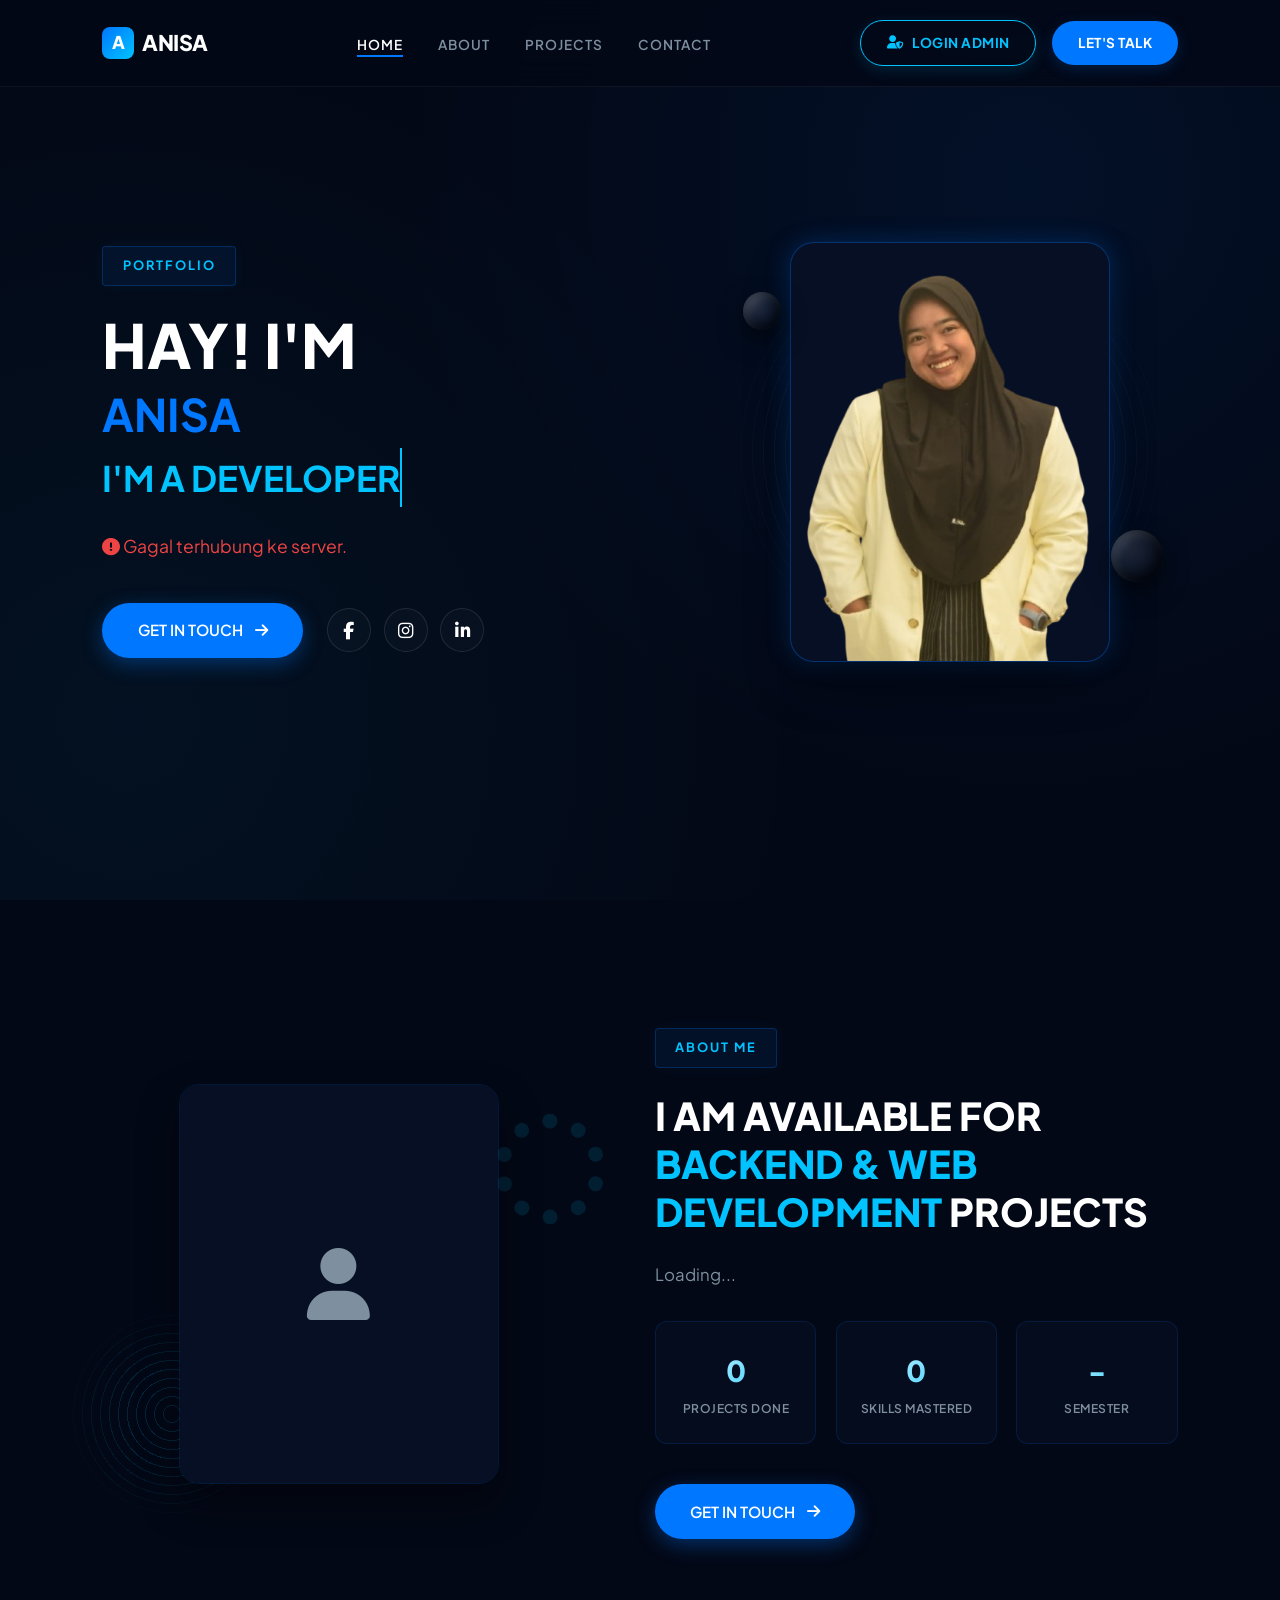
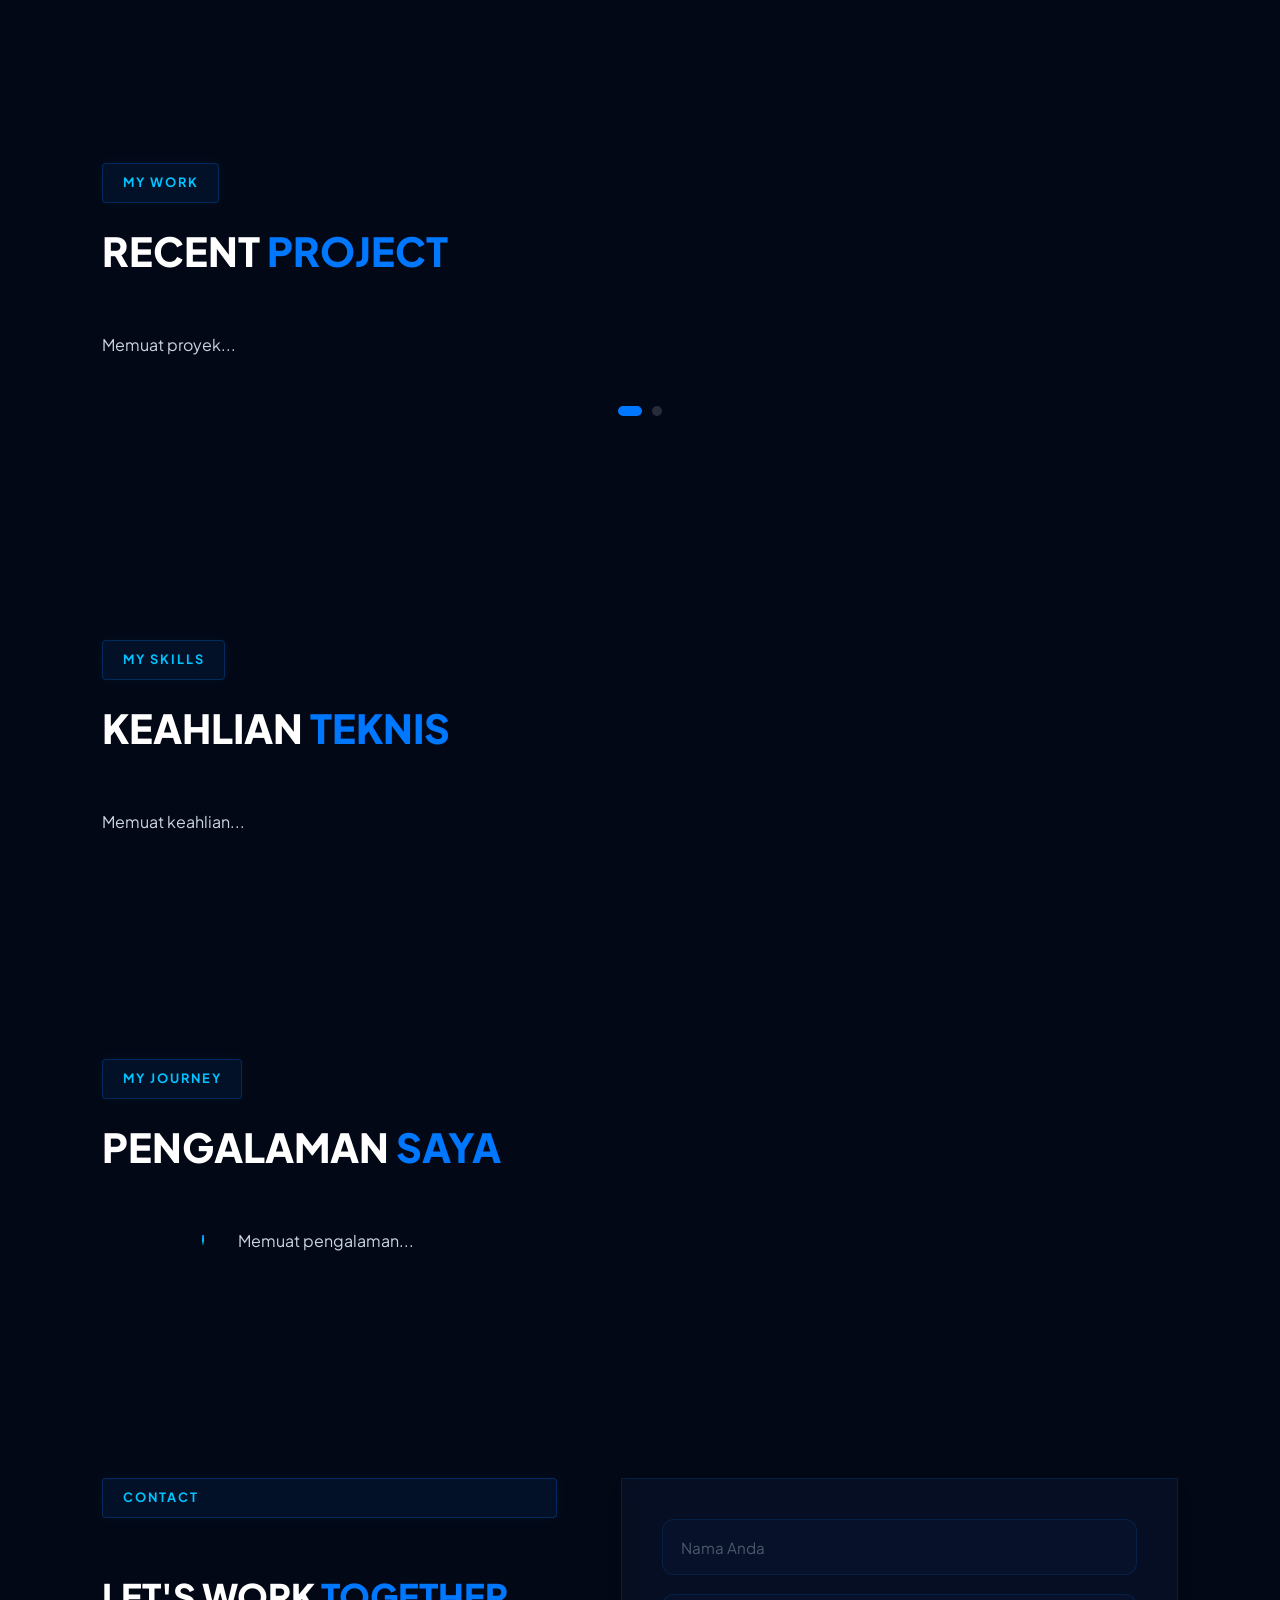
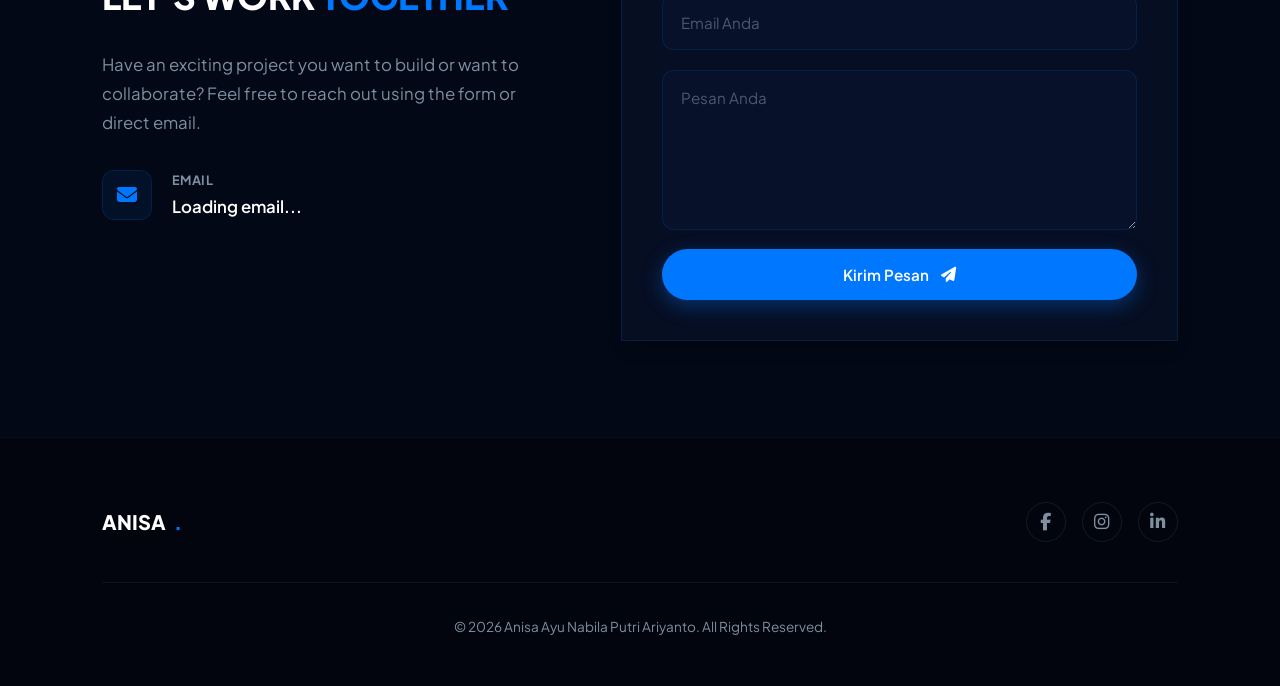
==== commit c2dac3d6: "login-btn" ====
--- a/porto/index.html
+++ b/porto/index.html
@@ -13,7 +13,7 @@
 <body>
   <!-- Navbar -->
   <nav id="navbar">
-    <a href="Frontend/admin/login.html" class="logo-container">
+    <a href="#home" class="logo-container">
       <div class="logo-icon">A</div>
       <span class="logo-text">ANISA</span>
     </a>
@@ -23,8 +23,12 @@
       <li><a href="#projects" class="nav-link">Projects</a></li>
       <!-- <li><a href="#services" class="nav-link">Services</a></li> -->
       <li><a href="#contact" class="nav-link">Contact</a></li>
+      <li class="mobile-only"><a href="Frontend/admin/login.html" class="nav-link"><i class="fas fa-user-shield"></i> Login Admin</a></li>
     </ul>
-    <a href="#contact" class="btn-talk">Let's Talk</a>
+    <div class="nav-actions">
+      <a href="Frontend/admin/login.html" class="btn-login-nav"><i class="fas fa-user-shield"></i> Login Admin</a>
+      <a href="#contact" class="btn-talk">Let's Talk</a>
+    </div>
     <button class="hamburger" id="hamburger"><i class="fas fa-bars"></i></button>
   </nav>
 
--- a/porto/Frontend/utama/css/style.css
+++ b/porto/Frontend/utama/css/style.css
@@ -1454,4 +1454,51 @@
   footer .socials a {
     font-size: 1.25rem;
   }
+}
+
+/* ==========================================================================
+   ADMIN LOGIN BUTTON & NAV ACTIONS
+   ========================================================================== */
+.nav-actions {
+  display: flex;
+  align-items: center;
+  gap: 1rem;
+}
+
+.btn-login-nav {
+  padding: 0.65rem 1.6rem;
+  background: transparent;
+  color: var(--accent);
+  text-decoration: none;
+  border-radius: 50px;
+  font-weight: 700;
+  font-size: 0.85rem;
+  text-transform: uppercase;
+  letter-spacing: 0.5px;
+  transition: var(--transition);
+  border: 1.5px solid var(--accent);
+  box-shadow: 0 4px 15px rgba(0, 195, 255, 0.15);
+  display: inline-flex;
+  align-items: center;
+  gap: 0.5rem;
+}
+
+.btn-login-nav:hover {
+  background: var(--accent);
+  color: var(--bg-dark);
+  transform: translateY(-2px);
+  box-shadow: 0 6px 20px rgba(0, 195, 255, 0.35);
+}
+
+.mobile-only {
+  display: none;
+}
+
+@media (max-width: 768px) {
+  .nav-actions {
+    display: none;
+  }
+  .mobile-only {
+    display: block;
+  }
 }
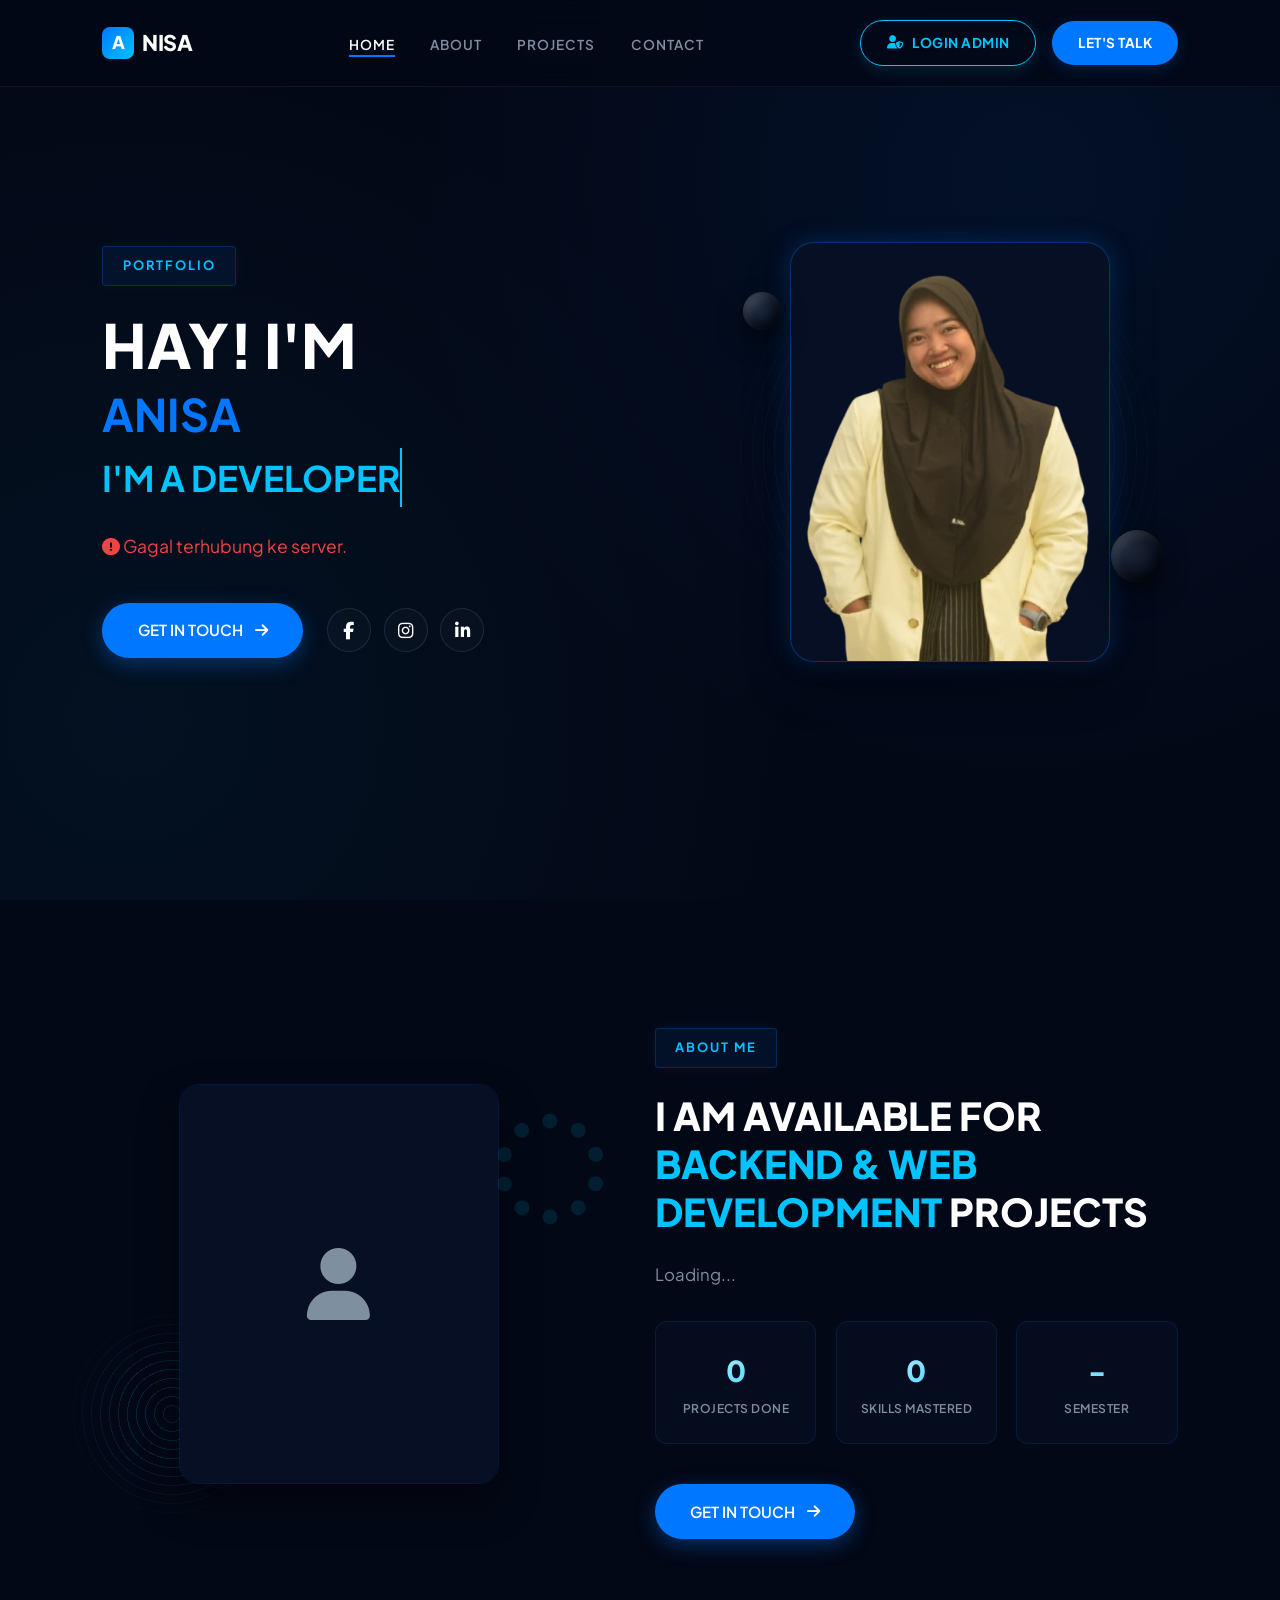
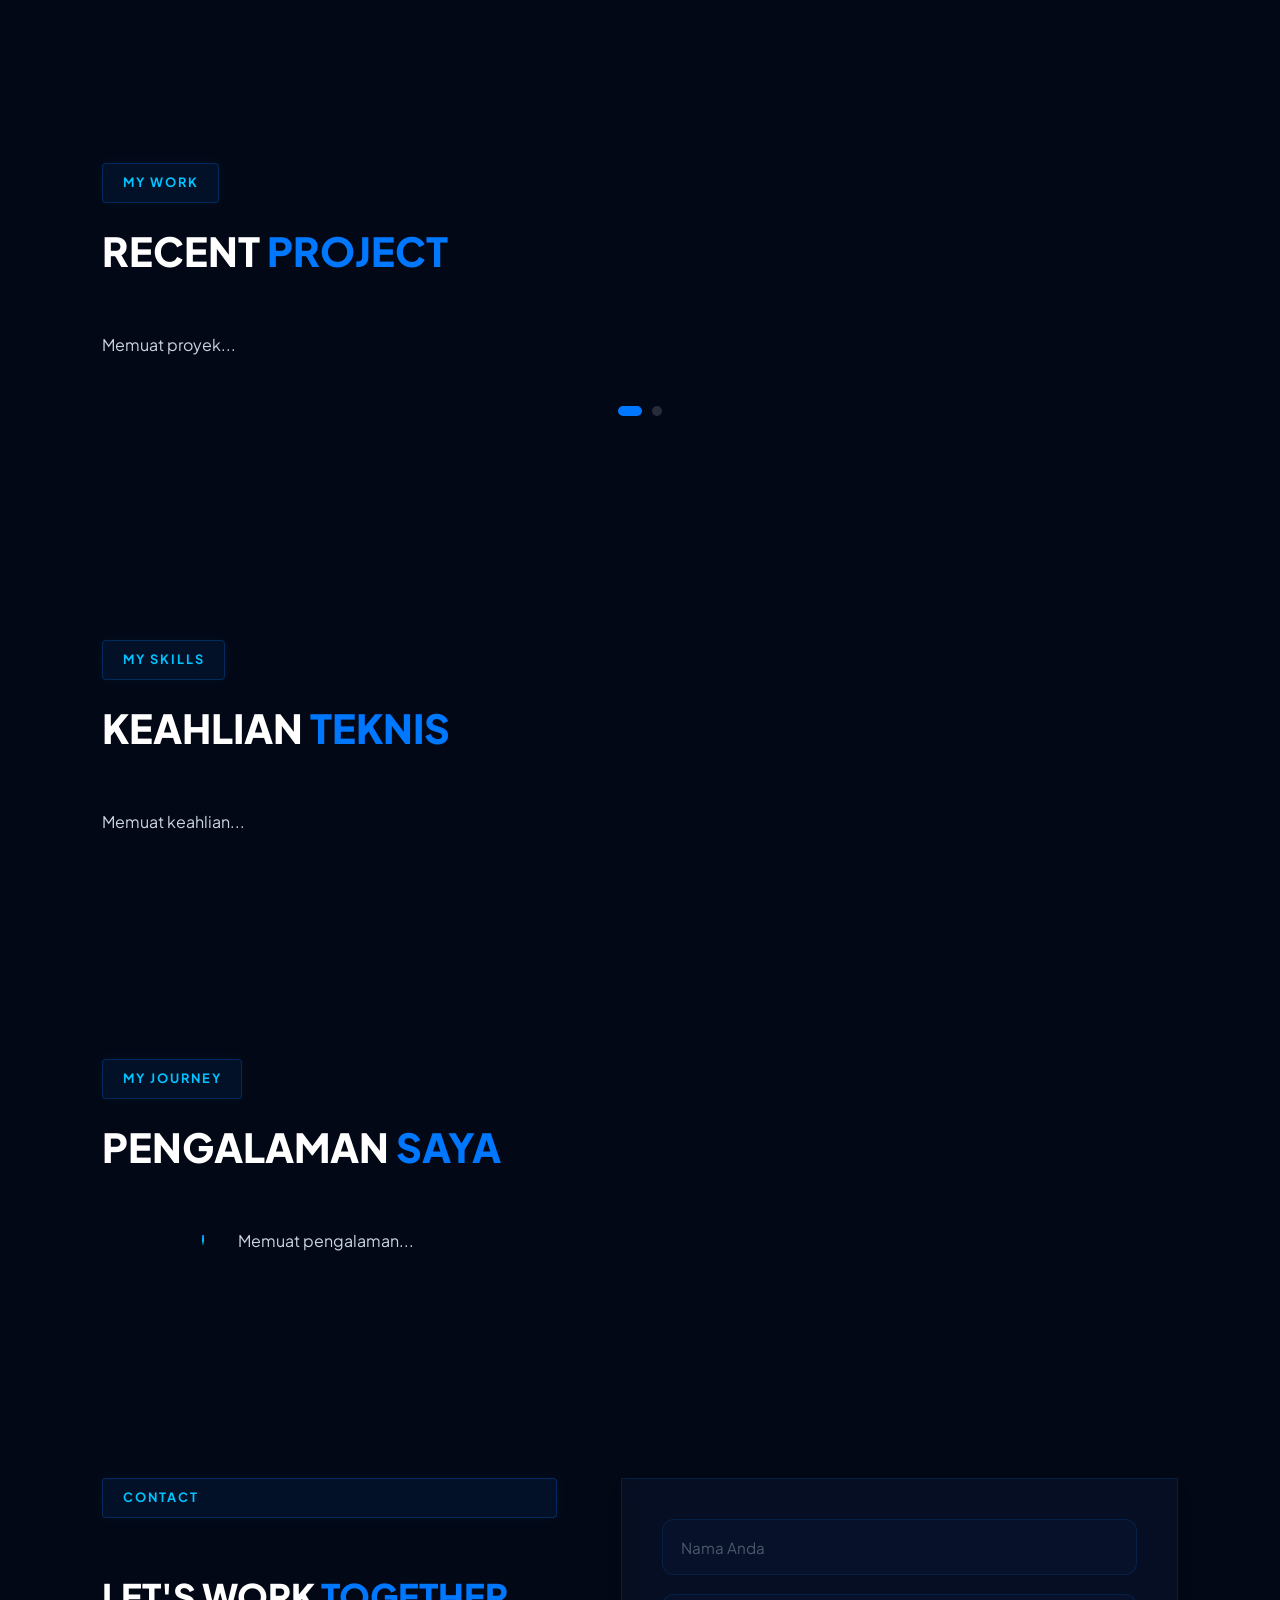
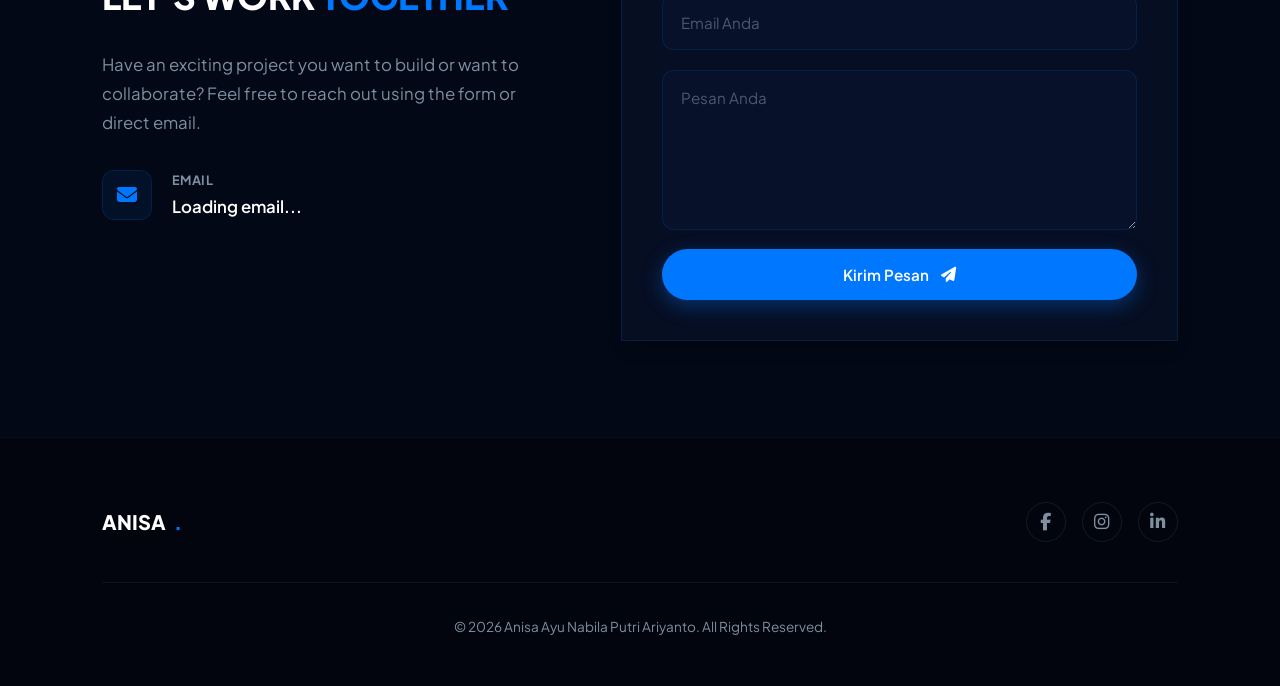
==== commit 3a8b4105: "fix" ====
--- a/porto/index.html
+++ b/porto/index.html
@@ -15,7 +15,7 @@
   <nav id="navbar">
     <a href="#home" class="logo-container">
       <div class="logo-icon">A</div>
-      <span class="logo-text">ANISA</span>
+      <span class="logo-text">NISA</span>
     </a>
     <ul id="navMenu">
       <li><a href="#home" class="nav-link active">Home</a></li>
